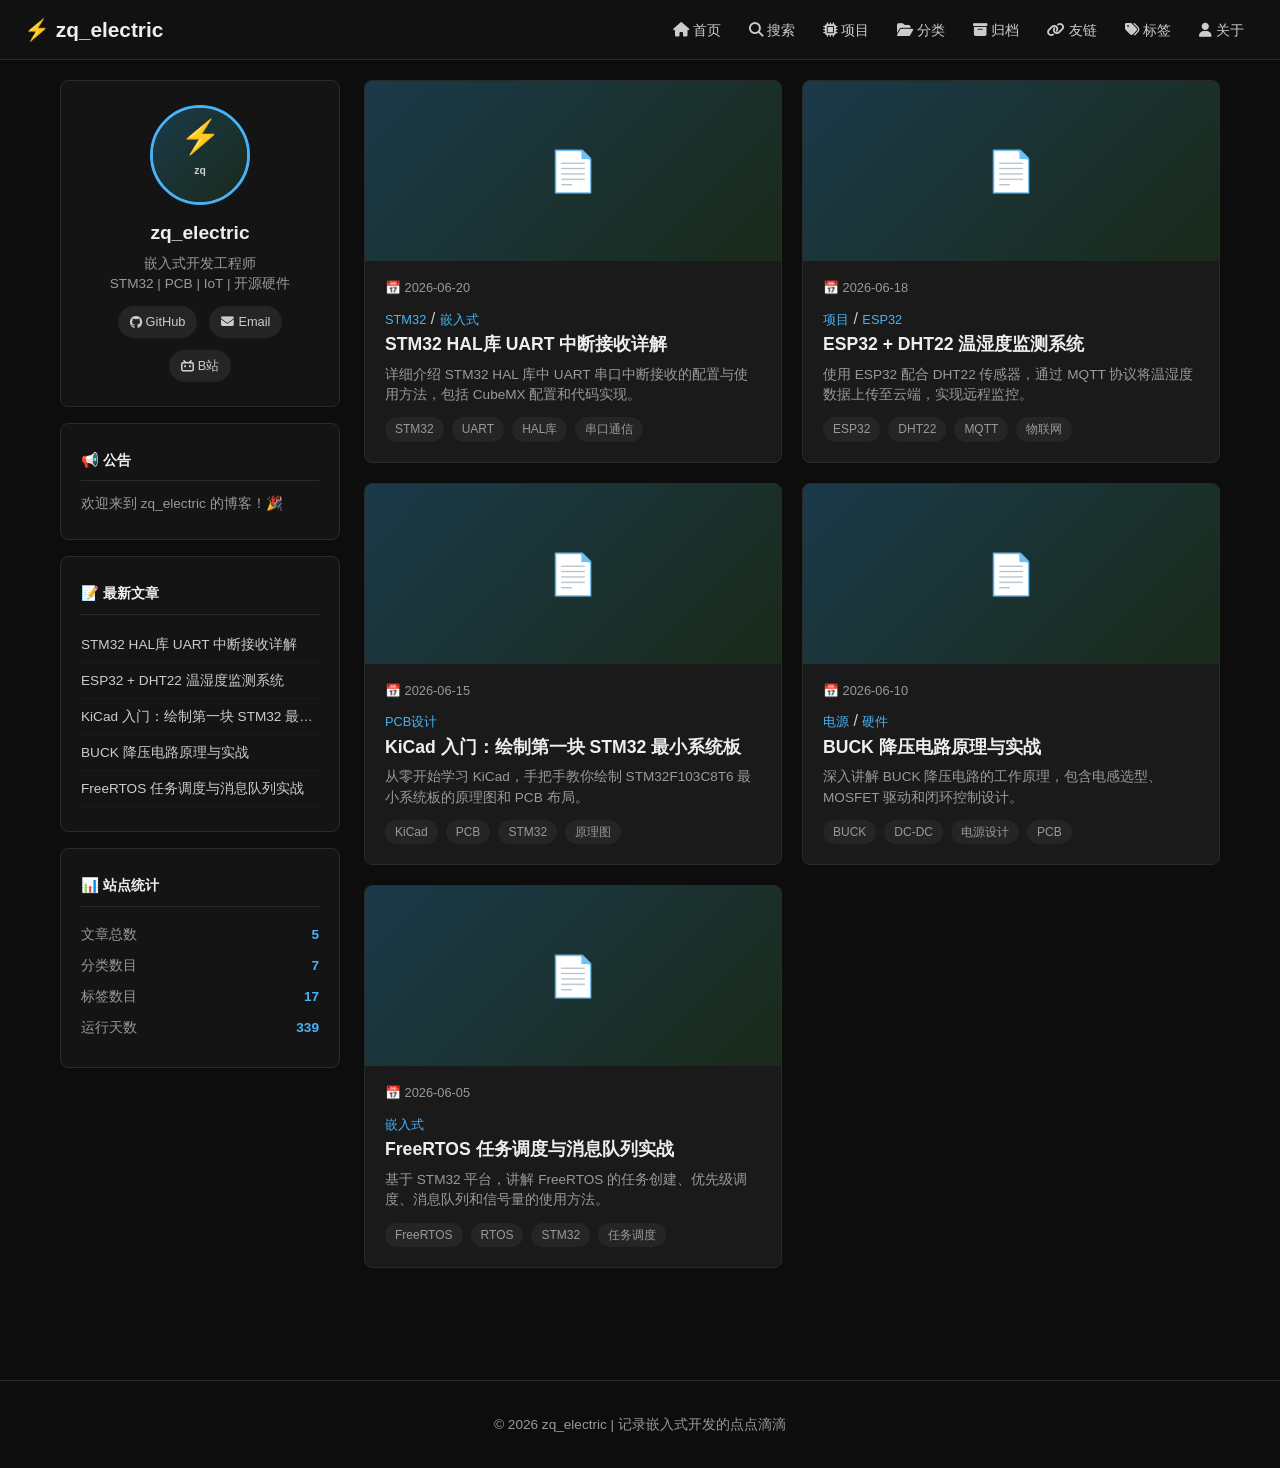
==== index.html @ 46255d23 "🚀 初始化 zq_electric 博客 - 深色主题卡片式布局 - 8个导航菜单（首页/搜索/项目/分类/归档/友链/标签/关于） - 侧边栏（头像/个人信息/社交链接/公告/统计） - 文章页左侧" ====
<!DOCTYPE html>
<html lang="zh-CN">
<head>
  <meta charset="UTF-8">
  <meta name="viewport" content="width=device-width, initial-scale=1.0">
  <meta name="description" content="zq_electric 的个人技术博客 — 嵌入式开发 | 电子设计 | 开源硬件">
  <meta name="keywords" content="嵌入式, STM32, 电子, PCB, 物联网, ESP32">
  <title>zq_electric | 嵌入式开发 & 电子设计</title>
  <link rel="stylesheet" href="css/style.css">
  <link rel="stylesheet" href="https://cdnjs.cloudflare.com/ajax/libs/font-awesome/6.5.1/css/all.min.css">
</head>
<body>

<!-- ===== 导航栏 ===== -->
<header class="header">
  <a href="index.html" class="logo">⚡ zq_electric</a>
  <button class="nav-toggle" aria-label="菜单">☰</button>
  <ul class="nav-links">
    <li><a href="index.html"><i class="fas fa-home"></i> 首页</a></li>
    <li><a href="search.html"><i class="fas fa-search"></i> 搜索</a></li>
    <li><a href="projects.html"><i class="fas fa-microchip"></i> 项目</a></li>
    <li><a href="categories.html"><i class="fas fa-folder-open"></i> 分类</a></li>
    <li><a href="archives.html"><i class="fas fa-archive"></i> 归档</a></li>
    <li><a href="friends.html"><i class="fas fa-link"></i> 友链</a></li>
    <li><a href="tags.html"><i class="fas fa-tags"></i> 标签</a></li>
    <li><a href="about.html"><i class="fas fa-user"></i> 关于</a></li>
  </ul>
</header>

<!-- ===== 主体 ===== -->
<div class="page-wrapper">
  <!-- 侧边栏 -->
  <aside class="sidebar">
    <div class="sidebar-inner">
      <!-- 作者卡片 -->
      <div class="sidebar-card author-card">
        <img class="avatar" src="img/avatar.svg" alt="头像" onerror="this.src='data:image/svg+xml,<svg xmlns=%22http://www.w3.org/2000/svg%22 viewBox=%220 0 100 100%22><rect fill=%22%23333%22 width=%22100%22 height=%22100%22 rx=%2250%22/><text x=%2250%22 y=%2255%22 text-anchor=%22middle%22 fill=%22%23999%22 font-size=%2240%22>👤</text></svg>'">
        <div class="author-name">zq_electric</div>
        <div class="author-bio">嵌入式开发工程师<br>STM32 | PCB | IoT | 开源硬件</div>
        <div class="social-links">
          <a class="social-btn" href="https://github.com/zq_electric" target="_blank" rel="noopener"><i class="fab fa-github"></i> GitHub</a>
          <a class="social-btn" href="mailto:zq_electric@example.com"><i class="fas fa-envelope"></i> Email</a>
          <a class="social-btn" href="https://space.bilibili.com/XXXXXX" target="_blank" rel="noopener"><i class="fab fa-bilibili"></i> B站</a>
        </div>
      </div>

      <!-- 公告卡片 -->
      <div class="sidebar-card">
        <div class="sidebar-title">📢 公告</div>
        <div id="sidebar-announcement" style="font-size:0.85rem;color:var(--text-light);line-height:1.6;"></div>
      </div>

      <!-- 最新文章 -->
      <div class="sidebar-card">
        <div class="sidebar-title">📝 最新文章</div>
        <ul id="sidebar-recent"></ul>
      </div>

      <!-- 站点统计 -->
      <div class="sidebar-card">
        <div class="sidebar-title">📊 站点统计</div>
        <div class="stat-item"><span>文章总数</span><span id="stat-posts">0</span></div>
        <div class="stat-item"><span>分类数目</span><span id="stat-categories">0</span></div>
        <div class="stat-item"><span>标签数目</span><span id="stat-tags">0</span></div>
        <div class="stat-item"><span>运行天数</span><span id="stat-days">0</span></div>
      </div>
    </div>
  </aside>

  <!-- 主内容区 -->
  <main class="main">
    <div class="card-grid" id="post-grid"></div>
    <div class="pagination" id="pagination"></div>
  </main>
</div>

<!-- ===== 页脚 ===== -->
<footer class="footer">
  <p>&copy; 2026 zq_electric | 记录嵌入式开发的点点滴滴</p>
</footer>

<script src="js/config.js"></script>
<script src="js/posts.js"></script>
<script src="js/main.js"></script>
<script>
  // 首页渲染
  const params = new URLSearchParams(window.location.search);
  const page = parseInt(params.get('page')) || 1;
  renderCardGrid('post-grid', POSTS, page);

  // 运行天数
  const since = new Date(SITE_CONFIG.siteSince, 0, 1);
  const days = Math.floor((new Date() - since) / (1000 * 60 * 60 * 24));
  document.getElementById('stat-days').textContent = days;
</script>

</body>
</html>
---- css/style.css ----
/* ============================================================
   zq_electric Blog — Dark Theme Styles (仿 Butterfly 主题)
   ============================================================ */

/* ----- CSS Variables ----- */
:root {
  --bg: #0d0d0d;
  --card-bg: #1a1a1a;
  --card-hover: #222;
  --nav-bg: rgba(18, 18, 18, 0.9);
  --sidebar-bg: #141414;
  --text: #cccccc;
  --text-light: #999;
  --text-bright: #eee;
  --accent: #49b1f5;
  --accent-hover: #6bc0ff;
  --border: #2a2a2a;
  --tag-bg: #252525;
  --tag-text: #999;
  --code-bg: #1e1e1e;
  --toc-bg: #141414;
  --shadow: 0 2px 8px rgba(0,0,0,0.3);
  --radius: 8px;
  --max-width: 1200px;
  --sidebar-width: 280px;
  --header-height: 60px;
}

/* ----- Reset & Base ----- */
*, *::before, *::after { box-sizing: border-box; margin: 0; padding: 0; }
html { scroll-behavior: smooth; }
body {
  font-family: -apple-system, BlinkMacSystemFont, 'Segoe UI', 'PingFang SC', 'Hiragino Sans GB',
               'Microsoft YaHei', 'Helvetica Neue', Helvetica, Arial, sans-serif;
  background: var(--bg);
  color: var(--text);
  line-height: 1.7;
  min-height: 100vh;
}
a { color: var(--accent); text-decoration: none; transition: color 0.2s; }
a:hover { color: var(--accent-hover); }
img { max-width: 100%; height: auto; }
ul, ol { padding-left: 1.5em; }

/* ----- Header / Navigation ----- */
.header {
  position: fixed; top: 0; left: 0; right: 0;
  height: var(--header-height);
  background: var(--nav-bg);
  backdrop-filter: blur(10px);
  border-bottom: 1px solid var(--border);
  z-index: 1000;
  display: flex; align-items: center; justify-content: space-between;
  padding: 0 24px;
}
.header .logo { font-size: 1.3rem; font-weight: 700; color: var(--text-bright); white-space: nowrap; }
.header .logo:hover { color: var(--accent); }
.nav-links { display: flex; gap: 4px; list-style: none; padding: 0; flex-wrap: wrap; justify-content: flex-end; }
.nav-links a {
  color: var(--text); padding: 6px 12px; border-radius: 4px;
  font-size: 0.9rem; transition: all 0.2s; white-space: nowrap;
}
.nav-links a:hover, .nav-links a.active { color: var(--text-bright); background: var(--tag-bg); }
.nav-toggle { display: none; background: none; border: none; color: var(--text); font-size: 1.5rem; cursor: pointer; }

/* ----- Layout ----- */
.container { max-width: var(--max-width); margin: 0 auto; padding: 0 20px; }
.page-wrapper {
  display: flex; gap: 24px;
  margin-top: calc(var(--header-height) + 20px);
  padding: 0 20px 40px;
  max-width: var(--max-width);
  margin-left: auto; margin-right: auto;
}
.sidebar { width: var(--sidebar-width); flex-shrink: 0; }
.main { flex: 1; min-width: 0; }

/* ----- Sidebar ----- */
.sidebar-inner { position: sticky; top: calc(var(--header-height) + 20px); }
.sidebar-card {
  background: var(--sidebar-bg);
  border-radius: var(--radius);
  padding: 24px 20px;
  margin-bottom: 16px;
  border: 1px solid var(--border);
}
.sidebar-card.author-card { text-align: center; }
.avatar {
  width: 100px; height: 100px; border-radius: 50%;
  object-fit: cover; margin: 0 auto 12px;
  display: block; border: 3px solid var(--accent);
  transition: transform 0.3s;
}
.avatar:hover { transform: rotate(360deg); }
.author-name { font-size: 1.2rem; font-weight: 700; color: var(--text-bright); margin-bottom: 4px; }
.author-bio { font-size: 0.85rem; color: var(--text-light); margin-bottom: 12px; line-height: 1.5; }
.social-links { display: flex; justify-content: center; gap: 12px; flex-wrap: wrap; }
.social-btn {
  display: inline-flex; align-items: center; gap: 4px;
  padding: 5px 12px; border-radius: 20px;
  background: var(--tag-bg); color: var(--text);
  font-size: 0.8rem; transition: all 0.2s;
}
.social-btn:hover { background: var(--accent); color: #fff; }
.sidebar-title { font-size: 0.9rem; font-weight: 600; color: var(--text-bright); margin-bottom: 12px; padding-bottom: 8px; border-bottom: 1px solid var(--border); }
.sidebar-card ul { list-style: none; padding: 0; }
.sidebar-card li { padding: 6px 0; border-bottom: 1px solid rgba(255,255,255,0.03); }
.sidebar-card li a { font-size: 0.85rem; color: var(--text); display: block; overflow: hidden; text-overflow: ellipsis; white-space: nowrap; }
.sidebar-card li a:hover { color: var(--accent); }
.stat-item { display: flex; justify-content: space-between; font-size: 0.85rem; padding: 4px 0; color: var(--text-light); }
.stat-item span:last-child { color: var(--accent); font-weight: 600; }

/* ----- Post Cards (首页卡片布局) ----- */
.card-grid { display: grid; grid-template-columns: repeat(2, 1fr); gap: 20px; }
.post-card {
  background: var(--card-bg);
  border-radius: var(--radius);
  overflow: hidden;
  border: 1px solid var(--border);
  transition: transform 0.2s, box-shadow 0.2s;
  display: flex; flex-direction: column;
}
.post-card:hover { transform: translateY(-4px); box-shadow: var(--shadow); background: var(--card-hover); }
.post-card .card-cover { width: 100%; height: 180px; object-fit: cover; display: block; border-bottom: 1px solid var(--border); }
.post-card .card-cover-placeholder {
  width: 100%; height: 180px;
  background: linear-gradient(135deg, #1a3a4a, #1a2a1a);
  display: flex; align-items: center; justify-content: center;
  font-size: 2.5rem; color: var(--accent);
}
.post-card .card-body { padding: 16px 20px 20px; flex: 1; display: flex; flex-direction: column; }
.post-card .card-date {
  font-size: 0.8rem; color: var(--text-light);
  margin-bottom: 6px;
}
.post-card .card-title {
  font-size: 1.1rem; font-weight: 600; color: var(--text-bright);
  margin-bottom: 8px; line-height: 1.4;
  display: -webkit-box; -webkit-line-clamp: 2; -webkit-box-orient: vertical;
  overflow: hidden;
}
.post-card .card-title a { color: inherit; }
.post-card .card-title a:hover { color: var(--accent); }
.post-card .card-desc {
  font-size: 0.85rem; color: var(--text-light);
  line-height: 1.5; flex: 1;
  display: -webkit-box; -webkit-line-clamp: 3; -webkit-box-orient: vertical;
  overflow: hidden;
}
.post-card .card-meta {
  display: flex; gap: 8px; flex-wrap: wrap; margin-top: 12px;
}
.post-card .card-tag {
  display: inline-block; padding: 2px 10px; border-radius: 20px;
  background: var(--tag-bg); color: var(--tag-text);
  font-size: 0.75rem;
}
.post-card .card-tag:hover { background: var(--accent); color: #fff; }
.card-category {
  font-size: 0.8rem; color: var(--accent); margin-bottom: 4px;
}

/* ----- Pagination ----- */
.pagination { display: flex; justify-content: center; gap: 8px; margin-top: 32px; }
.pagination a, .pagination span {
  padding: 8px 14px; border-radius: 4px;
  background: var(--card-bg); color: var(--text);
  font-size: 0.9rem; border: 1px solid var(--border);
  transition: all 0.2s;
}
.pagination a:hover, .pagination span.current { background: var(--accent); color: #fff; border-color: var(--accent); }

/* ----- Article Page ----- */
.article-wrapper { display: flex; gap: 24px; }
.article-content { flex: 1; min-width: 0; max-width: 780px; }
.article-toc {
  width: 220px; flex-shrink: 0; position: sticky;
  top: calc(var(--header-height) + 20px); align-self: flex-start;
}
.article-card {
  background: var(--card-bg);
  border-radius: var(--radius);
  padding: 32px 36px;
  border: 1px solid var(--border);
  line-height: 1.8;
}
.article-card h1 { font-size: 1.8rem; color: var(--text-bright); margin-bottom: 8px; }
.article-card h2 { font-size: 1.4rem; color: var(--text-bright); margin: 28px 0 12px; padding-bottom: 8px; border-bottom: 1px solid var(--border); }
.article-card h3 { font-size: 1.15rem; color: var(--text-bright); margin: 20px 0 8px; }
.article-card h4 { font-size: 1rem; color: var(--text-bright); margin: 16px 0 6px; }
.article-card p { margin: 10px 0; }
.article-card blockquote {
  border-left: 3px solid var(--accent); padding: 8px 16px;
  margin: 16px 0; background: rgba(73,177,245,0.05);
  color: var(--text-light);
}
.article-card pre {
  background: var(--code-bg); padding: 16px 20px; border-radius: var(--radius);
  overflow-x: auto; margin: 12px 0; line-height: 1.5;
  border: 1px solid var(--border);
}
.article-card code { font-family: 'Fira Code', 'Consolas', 'Monaco', monospace; font-size: 0.9em; }
.article-card :not(pre) > code { background: var(--code-bg); padding: 2px 6px; border-radius: 4px; color: #e6a878; }
.article-card img { border-radius: var(--radius); margin: 16px 0; }
.article-card table { width: 100%; border-collapse: collapse; margin: 16px 0; }
.article-card th, .article-card td { border: 1px solid var(--border); padding: 10px 14px; text-align: left; }
.article-card th { background: var(--tag-bg); font-weight: 600; }
.article-card hr { border: none; border-top: 1px solid var(--border); margin: 28px 0; }
.article-meta { font-size: 0.85rem; color: var(--text-light); margin-bottom: 20px; display: flex; gap: 16px; flex-wrap: wrap; align-items: center; }
.article-meta .meta-item { display: flex; align-items: center; gap: 4px; }

/* TOC */
.toc-card {
  background: var(--toc-bg); border-radius: var(--radius);
  padding: 20px; border: 1px solid var(--border);
}
.toc-card .toc-title { font-size: 0.9rem; font-weight: 600; color: var(--text-bright); margin-bottom: 12px; padding-bottom: 8px; border-bottom: 1px solid var(--border); }
.toc-card ul { list-style: none; padding: 0; }
.toc-card li { margin: 4px 0; }
.toc-card li a { font-size: 0.8rem; color: var(--text-light); display: block; padding: 3px 8px; border-left: 2px solid transparent; transition: all 0.2s; }
.toc-card li a:hover, .toc-card li a.active { color: var(--accent); border-left-color: var(--accent); }
.toc-card .toc-h2 { font-weight: 500; }
.toc-card .toc-h3 { padding-left: 20px; font-size: 0.78rem; }

/* ----- Sub Pages (关于/友链/项目) ----- */
.page-card {
  background: var(--card-bg);
  border-radius: var(--radius);
  padding: 32px 36px;
  border: 1px solid var(--border);
  line-height: 1.8;
}
.page-card h1 { font-size: 1.6rem; color: var(--text-bright); margin-bottom: 16px; }
.page-card h2 { font-size: 1.3rem; color: var(--text-bright); margin: 24px 0 12px; }
.page-card h3 { font-size: 1.1rem; color: var(--text-bright); margin: 20px 0 8px; }
.page-card p { margin: 8px 0; color: var(--text); }

/* Friend Link Cards */
.flink-grid { display: grid; grid-template-columns: repeat(2, 1fr); gap: 16px; margin-top: 16px; }
.flink-card {
  display: flex; align-items: center; gap: 14px;
  background: var(--card-bg); border: 1px solid var(--border);
  border-radius: var(--radius); padding: 16px;
  transition: all 0.2s;
}
.flink-card:hover { background: var(--card-hover); border-color: var(--accent); }
.flink-card img { width: 50px; height: 50px; border-radius: 50%; }
.flink-card .flink-info h3 { font-size: 0.95rem; color: var(--text-bright); margin: 0 0 4px; }
.flink-card .flink-info p { font-size: 0.8rem; color: var(--text-light); margin: 0; }

/* Project / Gallery Cards */
.project-grid { display: grid; grid-template-columns: repeat(2, 1fr); gap: 20px; margin-top: 16px; }
.project-card {
  background: var(--card-bg); border-radius: var(--radius);
  overflow: hidden; border: 1px solid var(--border);
  transition: transform 0.2s;
}
.project-card:hover { transform: translateY(-3px); }
.project-card img { width: 100%; height: 160px; object-fit: cover; display: block; }
.project-card .project-info { padding: 16px; }
.project-card .project-info h3 { font-size: 1rem; color: var(--text-bright); margin: 0 0 6px; }
.project-card .project-info p { font-size: 0.85rem; color: var(--text-light); margin: 0; }
.project-cover-placeholder {
  width: 100%; height: 160px;
  background: linear-gradient(135deg, #2a1a3a, #1a3a2a);
  display: flex; align-items: center; justify-content: center;
  font-size: 3rem;
}

/* ----- Search ----- */
.search-box {
  margin-bottom: 24px;
}
.search-input {
  width: 100%; padding: 12px 16px; border-radius: var(--radius);
  background: var(--card-bg); border: 1px solid var(--border);
  color: var(--text-bright); font-size: 1rem; outline: none;
  transition: border-color 0.2s;
}
.search-input:focus { border-color: var(--accent); }
.search-results { margin-top: 12px; }
.search-result-item {
  padding: 14px 0; border-bottom: 1px solid var(--border);
}
.search-result-item h3 { font-size: 1rem; margin-bottom: 4px; }
.search-result-item h3 a { color: var(--text-bright); }
.search-result-item h3 a:hover { color: var(--accent); }
.search-result-item p { font-size: 0.85rem; color: var(--text-light); margin: 0; }

/* ----- Category / Tag Pages ----- */
.tag-cloud { display: flex; flex-wrap: wrap; gap: 10px; margin-top: 16px; }
.tag-cloud a {
  padding: 6px 16px; border-radius: 20px;
  background: var(--tag-bg); color: var(--text);
  font-size: 0.9rem; transition: all 0.2s;
}
.tag-cloud a:hover { background: var(--accent); color: #fff; }
.tag-cloud .tag-size-1 { font-size: 0.8rem; }
.tag-cloud .tag-size-2 { font-size: 0.9rem; }
.tag-cloud .tag-size-3 { font-size: 1rem; }
.tag-cloud .tag-size-4 { font-size: 1.1rem; padding: 8px 18px; }
.tag-cloud .tag-size-5 { font-size: 1.2rem; padding: 10px 20px; }

.category-list { list-style: none; padding: 0; margin-top: 16px; }
.category-list li { padding: 10px 0; border-bottom: 1px solid var(--border); }
.category-list li a { color: var(--text-bright); font-size: 1rem; display: flex; justify-content: space-between; }
.category-list li a span { color: var(--text-light); font-size: 0.85rem; }

/* Archives */
.archive-list { list-style: none; padding: 0; margin-top: 16px; }
.archive-year { font-size: 1.2rem; font-weight: 700; color: var(--text-bright); margin: 20px 0 8px; }
.archive-item { padding: 8px 0; border-bottom: 1px solid var(--border); display: flex; gap: 16px; }
.archive-item .archive-date { font-size: 0.85rem; color: var(--text-light); white-space: nowrap; min-width: 100px; }
.archive-item .archive-title { font-size: 0.95rem; color: var(--text); }
.archive-item .archive-title:hover { color: var(--accent); }

/* ----- Footer ----- */
.footer {
  text-align: center; padding: 32px 20px;
  color: var(--text-light); font-size: 0.85rem;
  border-top: 1px solid var(--border); margin-top: 40px;
}
.footer a { color: var(--accent); }

/* ----- Common Utilities ----- */
.empty-state { text-align: center; padding: 60px 20px; color: var(--text-light); }
.empty-state .icon { font-size: 3rem; display: block; margin-bottom: 16px; }
.btn {
  display: inline-block; padding: 8px 20px; border-radius: 20px;
  background: var(--accent); color: #fff; font-size: 0.9rem;
  border: none; cursor: pointer; transition: background 0.2s;
}
.btn:hover { background: var(--accent-hover); color: #fff; }

/* ----- Post copyright / license ----- */
.post-copyright {
  background: var(--code-bg); padding: 16px 20px; border-radius: var(--radius);
  margin-top: 28px; font-size: 0.85rem; color: var(--text-light);
  border: 1px solid var(--border);
}
.post-copyright strong { color: var(--text-bright); }

/* ----- Responsive ----- */
@media (max-width: 900px) {
  .page-wrapper { flex-direction: column; }
  .sidebar { width: 100%; }
  .sidebar-inner { position: static; }
  .card-grid { grid-template-columns: 1fr; }
  .article-wrapper { flex-direction: column; }
  .article-toc { width: 100%; position: static; }
  .article-card { padding: 20px 16px; }
  .flink-grid { grid-template-columns: 1fr; }
  .project-grid { grid-template-columns: 1fr; }
  .nav-links { display: none; position: absolute; top: var(--header-height); left: 0; right: 0; background: var(--nav-bg); flex-direction: column; padding: 8px; border-bottom: 1px solid var(--border); }
  .nav-links.open { display: flex; }
  .nav-toggle { display: block; }
}
@media (max-width: 640px) {
  .header { padding: 0 12px; }
  .page-wrapper { padding: 0 12px 20px; }
  .post-card .card-cover, .post-card .card-cover-placeholder { height: 140px; }
}
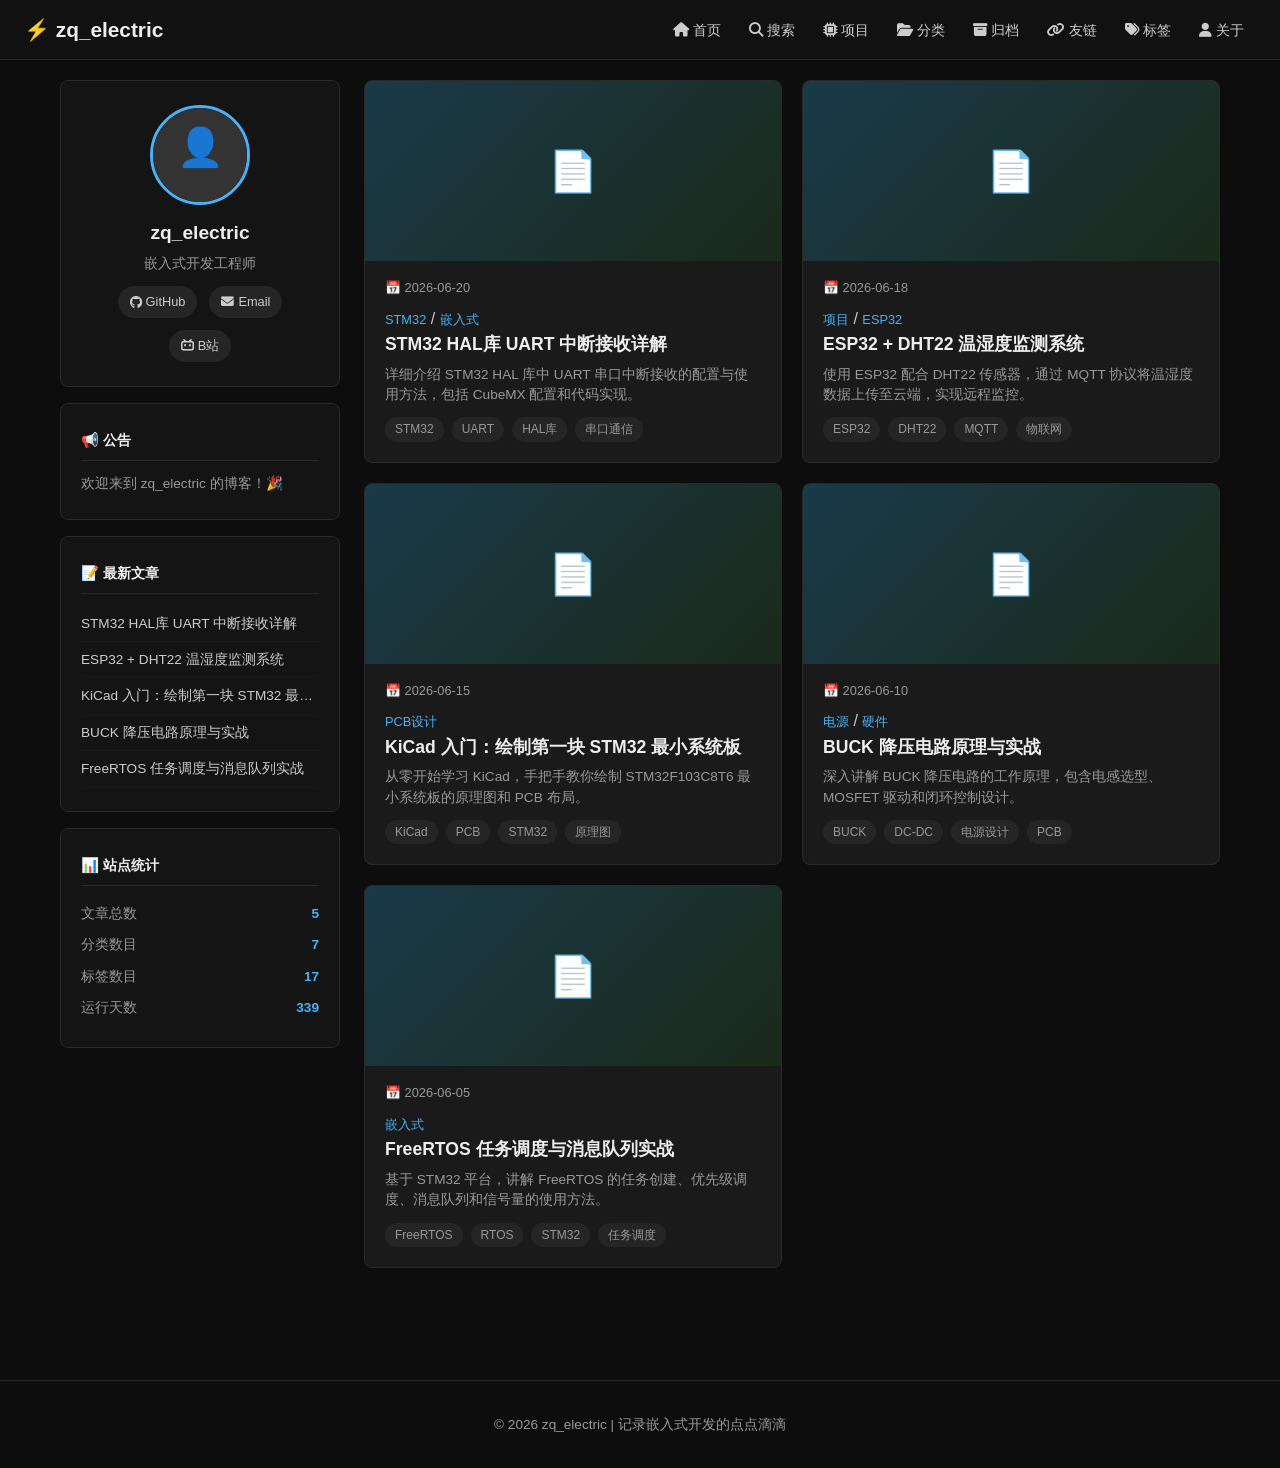
==== commit aa261a19: "修复：侧边栏和关于页从 config.js 动态读取个人信息 - index.html 侧边栏头像/名字/社交链接改为动态填充 - about.html 联系方式改为动态填充 - config.js " ====
--- a/index.html
+++ b/index.html
@@ -32,16 +32,12 @@
   <!-- 侧边栏 -->
   <aside class="sidebar">
     <div class="sidebar-inner">
-      <!-- 作者卡片 -->
+      <!-- 作者卡片（内容由 config.js 动态填充） -->
       <div class="sidebar-card author-card">
-        <img class="avatar" src="img/avatar.svg" alt="头像" onerror="this.src='data:image/svg+xml,<svg xmlns=%22http://www.w3.org/2000/svg%22 viewBox=%220 0 100 100%22><rect fill=%22%23333%22 width=%22100%22 height=%22100%22 rx=%2250%22/><text x=%2250%22 y=%2255%22 text-anchor=%22middle%22 fill=%22%23999%22 font-size=%2240%22>👤</text></svg>'">
-        <div class="author-name">zq_electric</div>
-        <div class="author-bio">嵌入式开发工程师<br>STM32 | PCB | IoT | 开源硬件</div>
-        <div class="social-links">
-          <a class="social-btn" href="https://github.com/zq_electric" target="_blank" rel="noopener"><i class="fab fa-github"></i> GitHub</a>
-          <a class="social-btn" href="mailto:zq_electric@example.com"><i class="fas fa-envelope"></i> Email</a>
-          <a class="social-btn" href="https://space.bilibili.com/XXXXXX" target="_blank" rel="noopener"><i class="fab fa-bilibili"></i> B站</a>
-        </div>
+        <img class="avatar" id="sidebar-avatar" src="" alt="头像" onerror="this.src='data:image/svg+xml,<svg xmlns=%22http://www.w3.org/2000/svg%22 viewBox=%220 0 100 100%22><rect fill=%22%23333%22 width=%22100%22 height=%22100%22 rx=%2250%22/><text x=%2250%22 y=%2255%22 text-anchor=%22middle%22 fill=%22%23999%22 font-size=%2240%22>👤</text></svg>'">
+        <div class="author-name" id="sidebar-name"></div>
+        <div class="author-bio" id="sidebar-bio"></div>
+        <div class="social-links" id="sidebar-social"></div>
       </div>
 
       <!-- 公告卡片 -->
@@ -87,11 +83,6 @@
   const params = new URLSearchParams(window.location.search);
   const page = parseInt(params.get('page')) || 1;
   renderCardGrid('post-grid', POSTS, page);
-
-  // 运行天数
-  const since = new Date(SITE_CONFIG.siteSince, 0, 1);
-  const days = Math.floor((new Date() - since) / (1000 * 60 * 60 * 24));
-  document.getElementById('stat-days').textContent = days;
 </script>
 
 </body>
